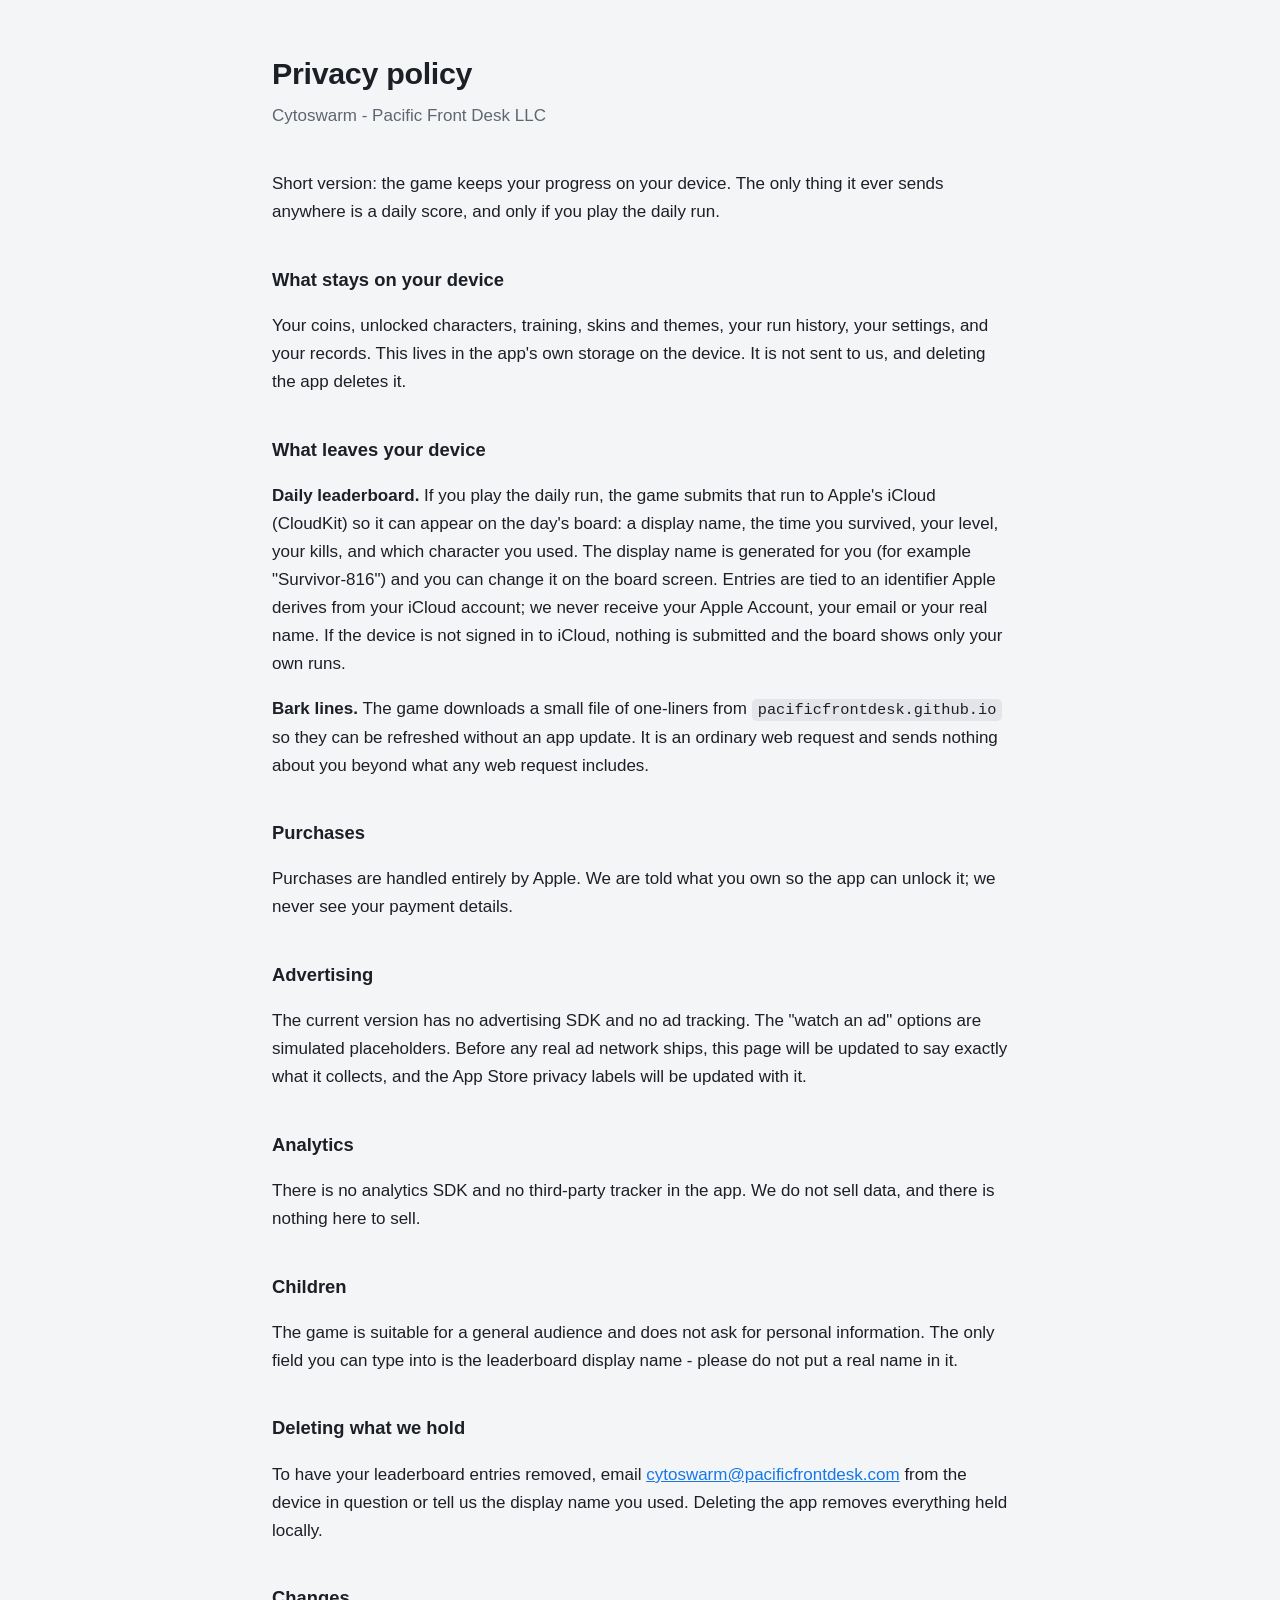
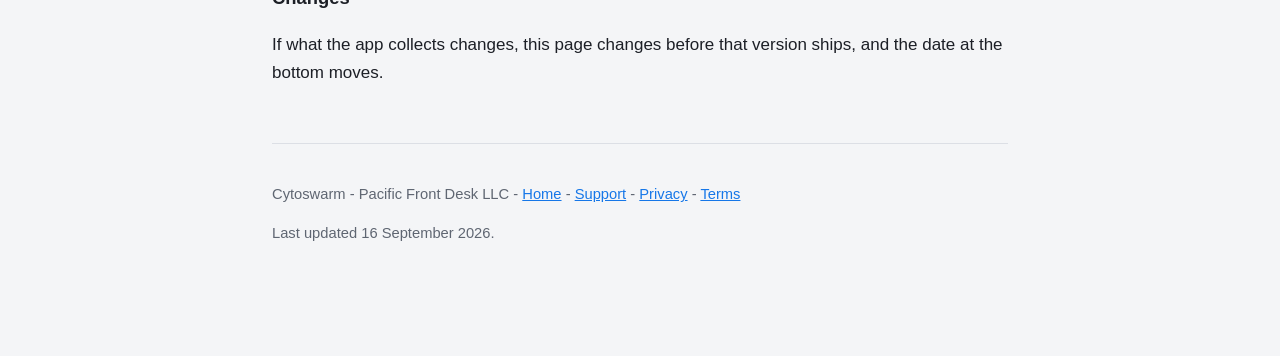
==== privacy.html @ add31102 "Support, privacy and terms pages Required before submission. The privacy page says exactly what leav" ====
<!doctype html>
<html lang="en">
<head>
<meta charset="utf-8">
<meta name="viewport" content="width=device-width, initial-scale=1">
<title>Privacy Policy - Cytoswarm</title>
<link rel="stylesheet" href="style.css">
</head>
<body>
<h1>Privacy policy</h1>
<p class="sub">Cytoswarm - Pacific Front Desk LLC</p>

<p>Short version: the game keeps your progress on your device. The only thing it ever sends anywhere is
a daily score, and only if you play the daily run.</p>

<h2>What stays on your device</h2>
<p>Your coins, unlocked characters, training, skins and themes, your run history, your settings, and
your records. This lives in the app's own storage on the device. It is not sent to us, and deleting the
app deletes it.</p>

<h2>What leaves your device</h2>
<p><strong>Daily leaderboard.</strong> If you play the daily run, the game submits that run to Apple's
iCloud (CloudKit) so it can appear on the day's board: a display name, the time you survived, your
level, your kills, and which character you used. The display name is generated for you (for example
"Survivor-816") and you can change it on the board screen. Entries are tied to an identifier Apple
derives from your iCloud account; we never receive your Apple Account, your email or your real name.
If the device is not signed in to iCloud, nothing is submitted and the board shows only your own runs.</p>

<p><strong>Bark lines.</strong> The game downloads a small file of one-liners from
<code>pacificfrontdesk.github.io</code> so they can be refreshed without an app update. It is an ordinary
web request and sends nothing about you beyond what any web request includes.</p>

<h2>Purchases</h2>
<p>Purchases are handled entirely by Apple. We are told what you own so the app can unlock it; we never
see your payment details.</p>

<h2>Advertising</h2>
<p>The current version has no advertising SDK and no ad tracking. The "watch an ad" options are
simulated placeholders. Before any real ad network ships, this page will be updated to say exactly what
it collects, and the App Store privacy labels will be updated with it.</p>

<h2>Analytics</h2>
<p>There is no analytics SDK and no third-party tracker in the app. We do not sell data, and there is
nothing here to sell.</p>

<h2>Children</h2>
<p>The game is suitable for a general audience and does not ask for personal information. The only field
you can type into is the leaderboard display name - please do not put a real name in it.</p>

<h2>Deleting what we hold</h2>
<p>To have your leaderboard entries removed, email
<a href="mailto:cytoswarm@pacificfrontdesk.com">cytoswarm@pacificfrontdesk.com</a> from the device in
question or tell us the display name you used. Deleting the app removes everything held locally.</p>

<h2>Changes</h2>
<p>If what the app collects changes, this page changes before that version ships, and the date at the
bottom moves.</p>
<footer>
<p>Cytoswarm - Pacific Front Desk LLC - <a href="index.html">Home</a> - <a href="support.html">Support</a> - <a href="privacy.html">Privacy</a> - <a href="terms.html">Terms</a></p>
<p>Last updated 16 September 2026.</p>
</footer>
</body>
</html>
---- style.css ----
:root { color-scheme: light dark; }
body {
  margin: 0 auto; padding: 48px 24px 96px; max-width: 46rem;
  font: 17px/1.65 -apple-system, BlinkMacSystemFont, "Segoe UI", Roboto, sans-serif;
  color: #1c1f26; background: #F4F5F7;
}
h1 { font-size: 1.9rem; letter-spacing: -0.01em; margin: 0 0 0.25rem; }
h2 { font-size: 1.15rem; margin: 2.4rem 0 0.6rem; }
.sub { color: #5f6672; margin: 0 0 2.5rem; }
ul { padding-left: 1.2rem; }
li { margin: 0.35rem 0; }
a { color: #1677E8; }
code { background: rgba(120,130,150,0.14); padding: 2px 6px; border-radius: 5px; font-size: 0.9em; }
footer { margin-top: 3.5rem; padding-top: 1.5rem; border-top: 1px solid #DCDFE5; color: #5f6672; font-size: 0.92rem; }
.hero { display: flex; align-items: center; gap: 20px; margin-bottom: 1.8rem; }
.tagline { font-size: 1.3rem; font-weight: 650; margin: 0 0 0.5rem; }
.cta { display: inline-block; margin: 1.1rem 0 0.4rem; padding: 12px 24px; border-radius: 999px;
       background: transparent; color: #5f6672; border: 1.5px solid #DCDFE5; cursor: default; font-weight: 600; }
@media (prefers-color-scheme: dark) {
  body { color: #E8E8EF; background: #0d0e14; }
  .sub, footer { color: #9aa0b4; }
  footer { border-top-color: #22242f; }
  a { color: #b6ff3d; }
  .cta { color: #9aa0b4; border-color: #22242f; }
}
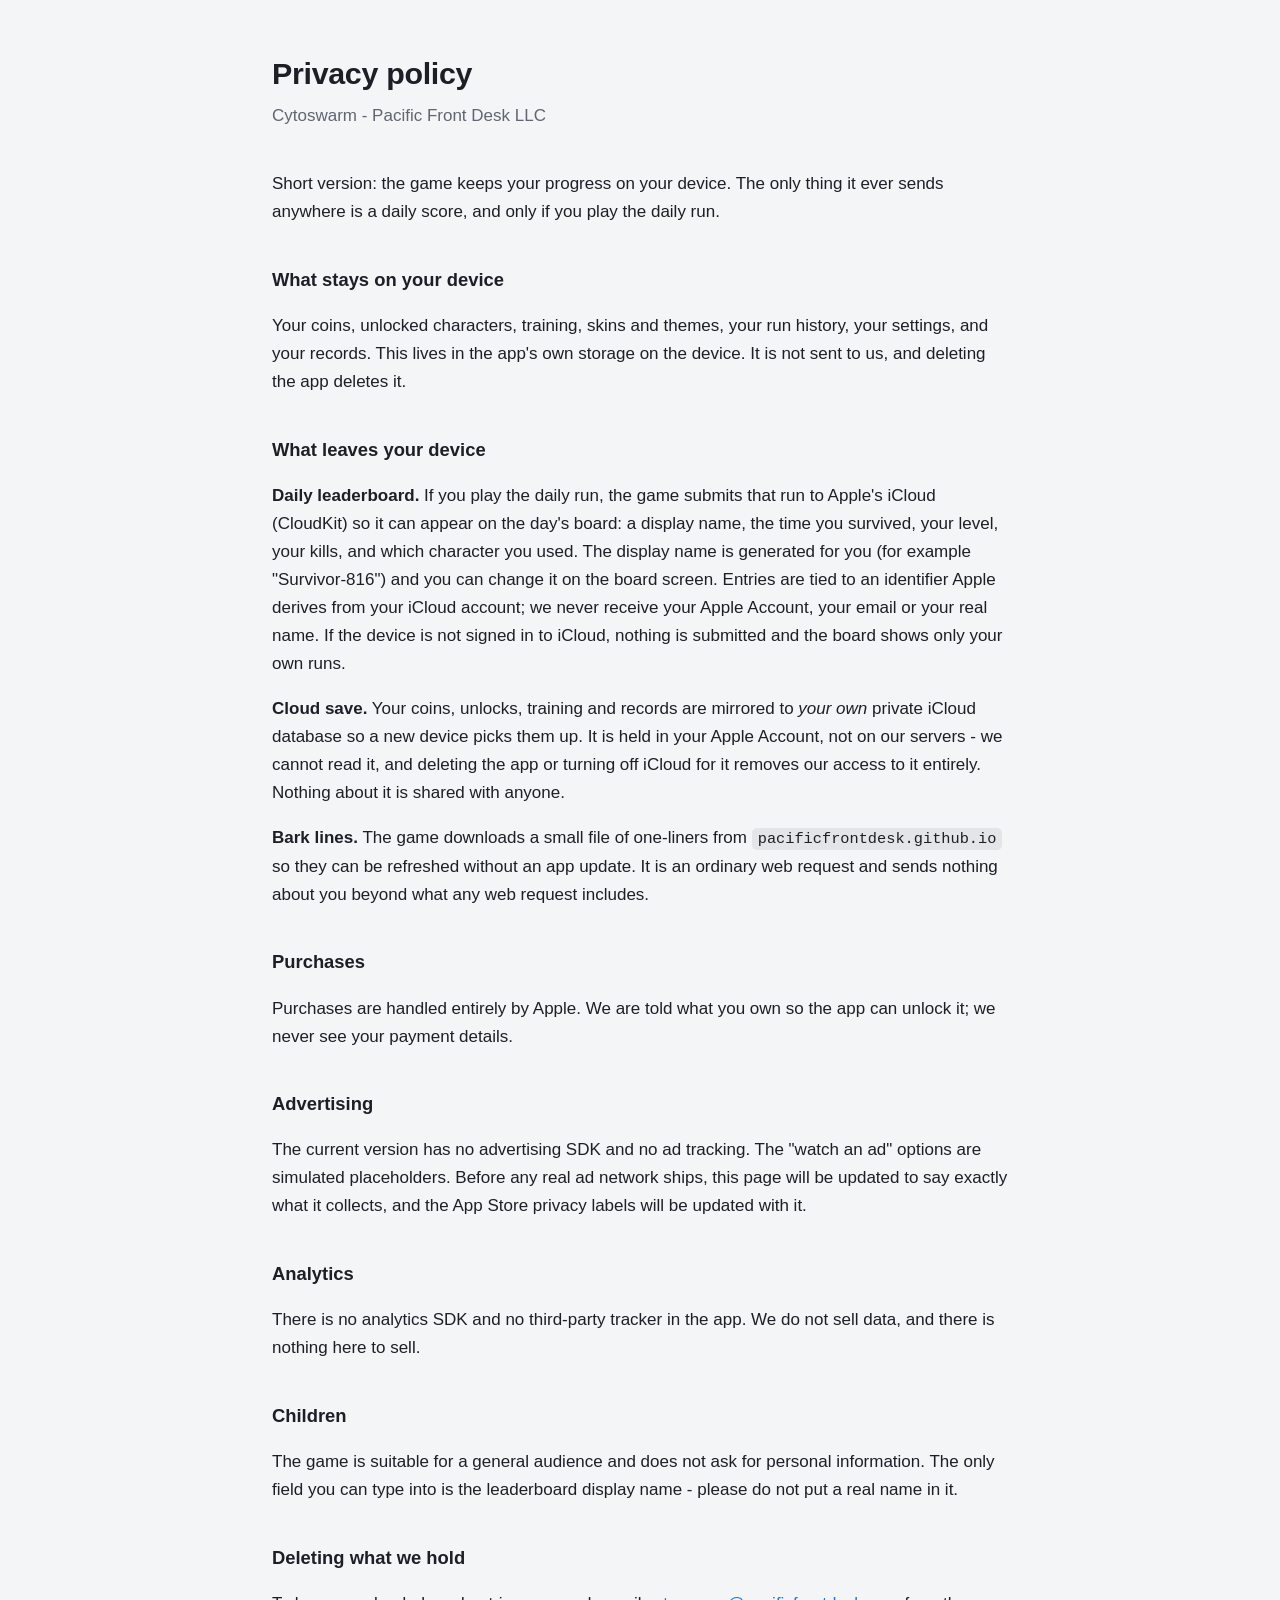
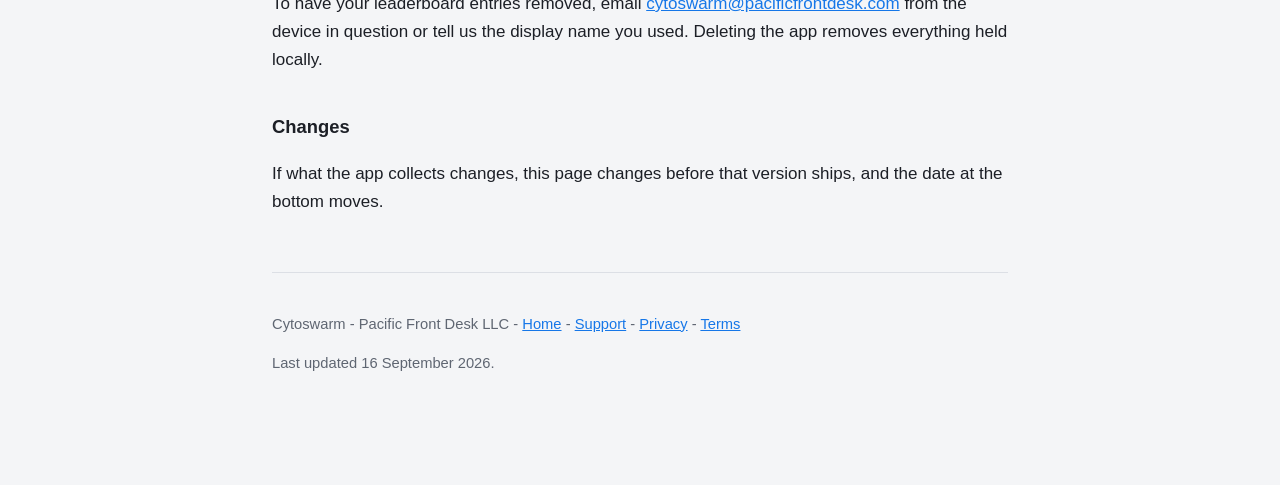
==== commit dbc58231: "Privacy: cloud save uses the player's own private database" ====
--- a/privacy.html
+++ b/privacy.html
@@ -25,6 +25,11 @@
 "Survivor-816") and you can change it on the board screen. Entries are tied to an identifier Apple
 derives from your iCloud account; we never receive your Apple Account, your email or your real name.
 If the device is not signed in to iCloud, nothing is submitted and the board shows only your own runs.</p>
+
+<p><strong>Cloud save.</strong> Your coins, unlocks, training and records are mirrored to
+<em>your own</em> private iCloud database so a new device picks them up. It is held in your Apple
+Account, not on our servers - we cannot read it, and deleting the app or turning off iCloud for it
+removes our access to it entirely. Nothing about it is shared with anyone.</p>
 
 <p><strong>Bark lines.</strong> The game downloads a small file of one-liners from
 <code>pacificfrontdesk.github.io</code> so they can be refreshed without an app update. It is an ordinary
